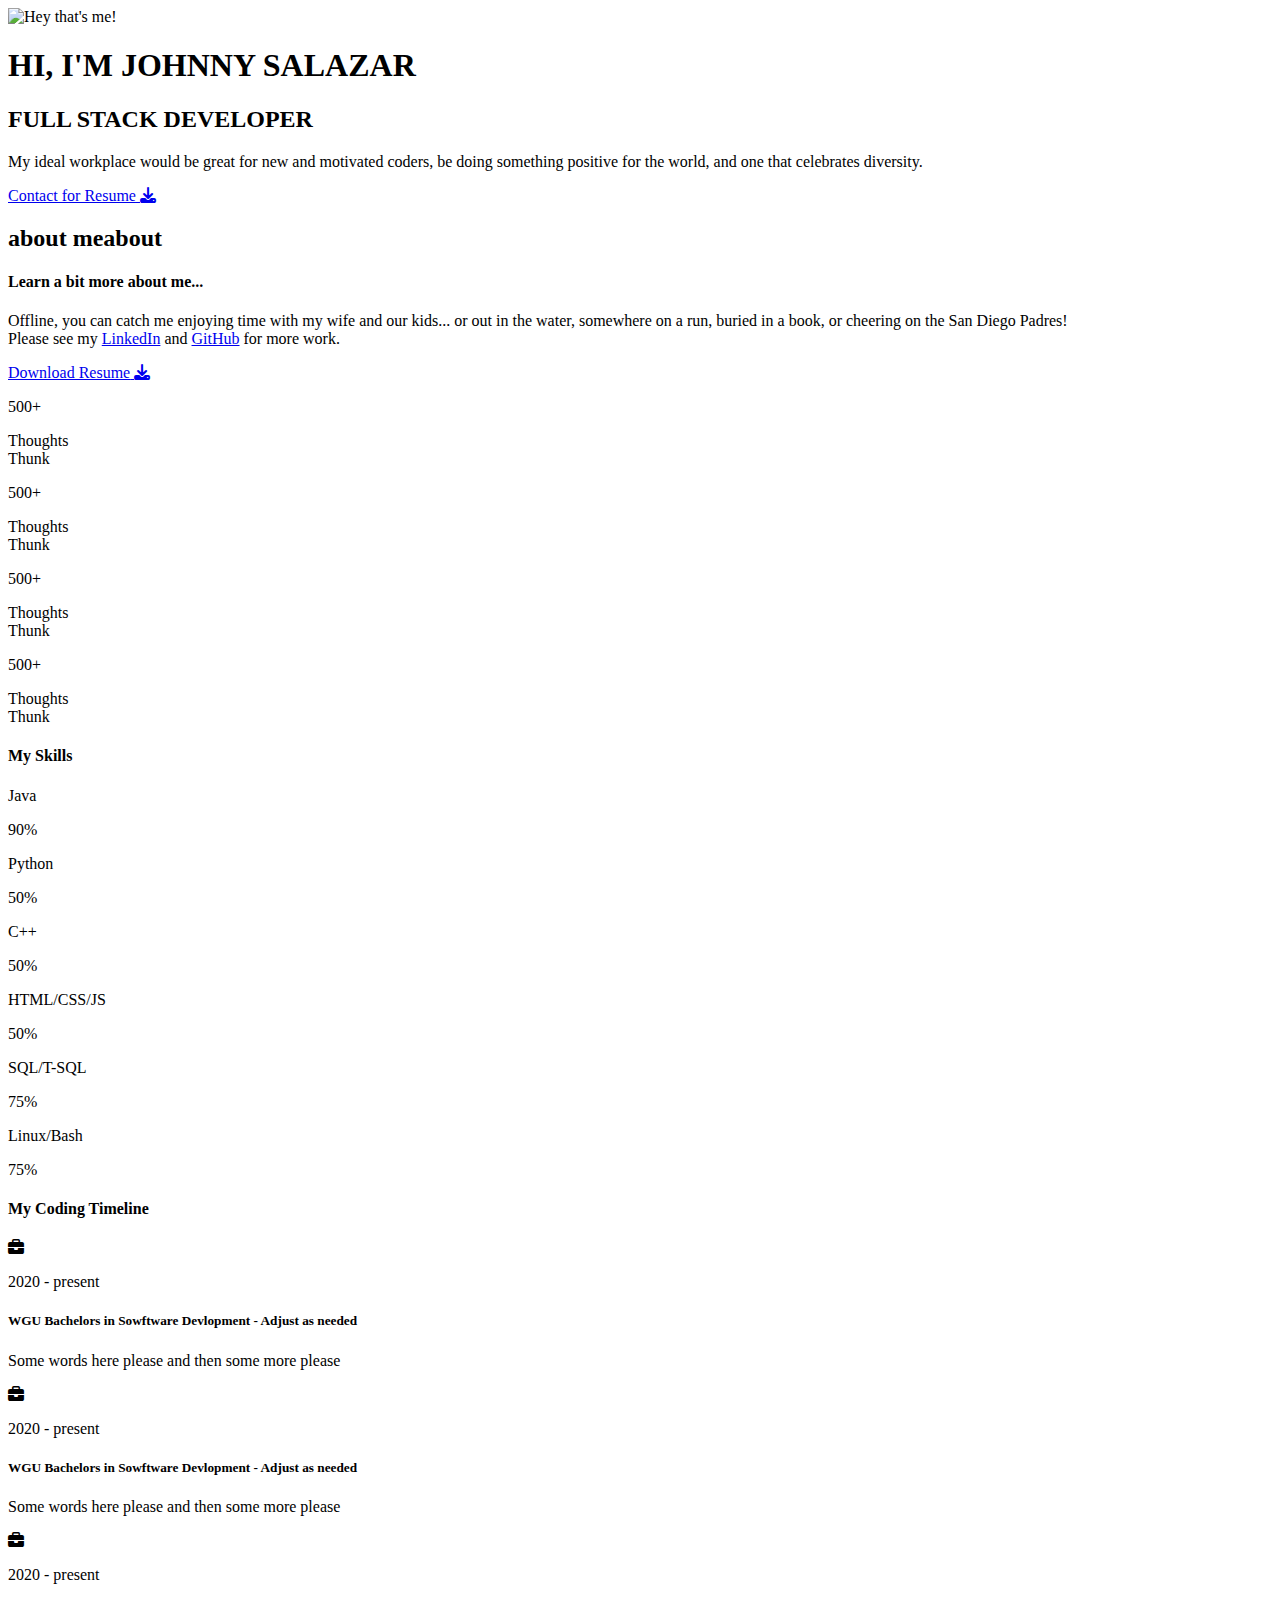
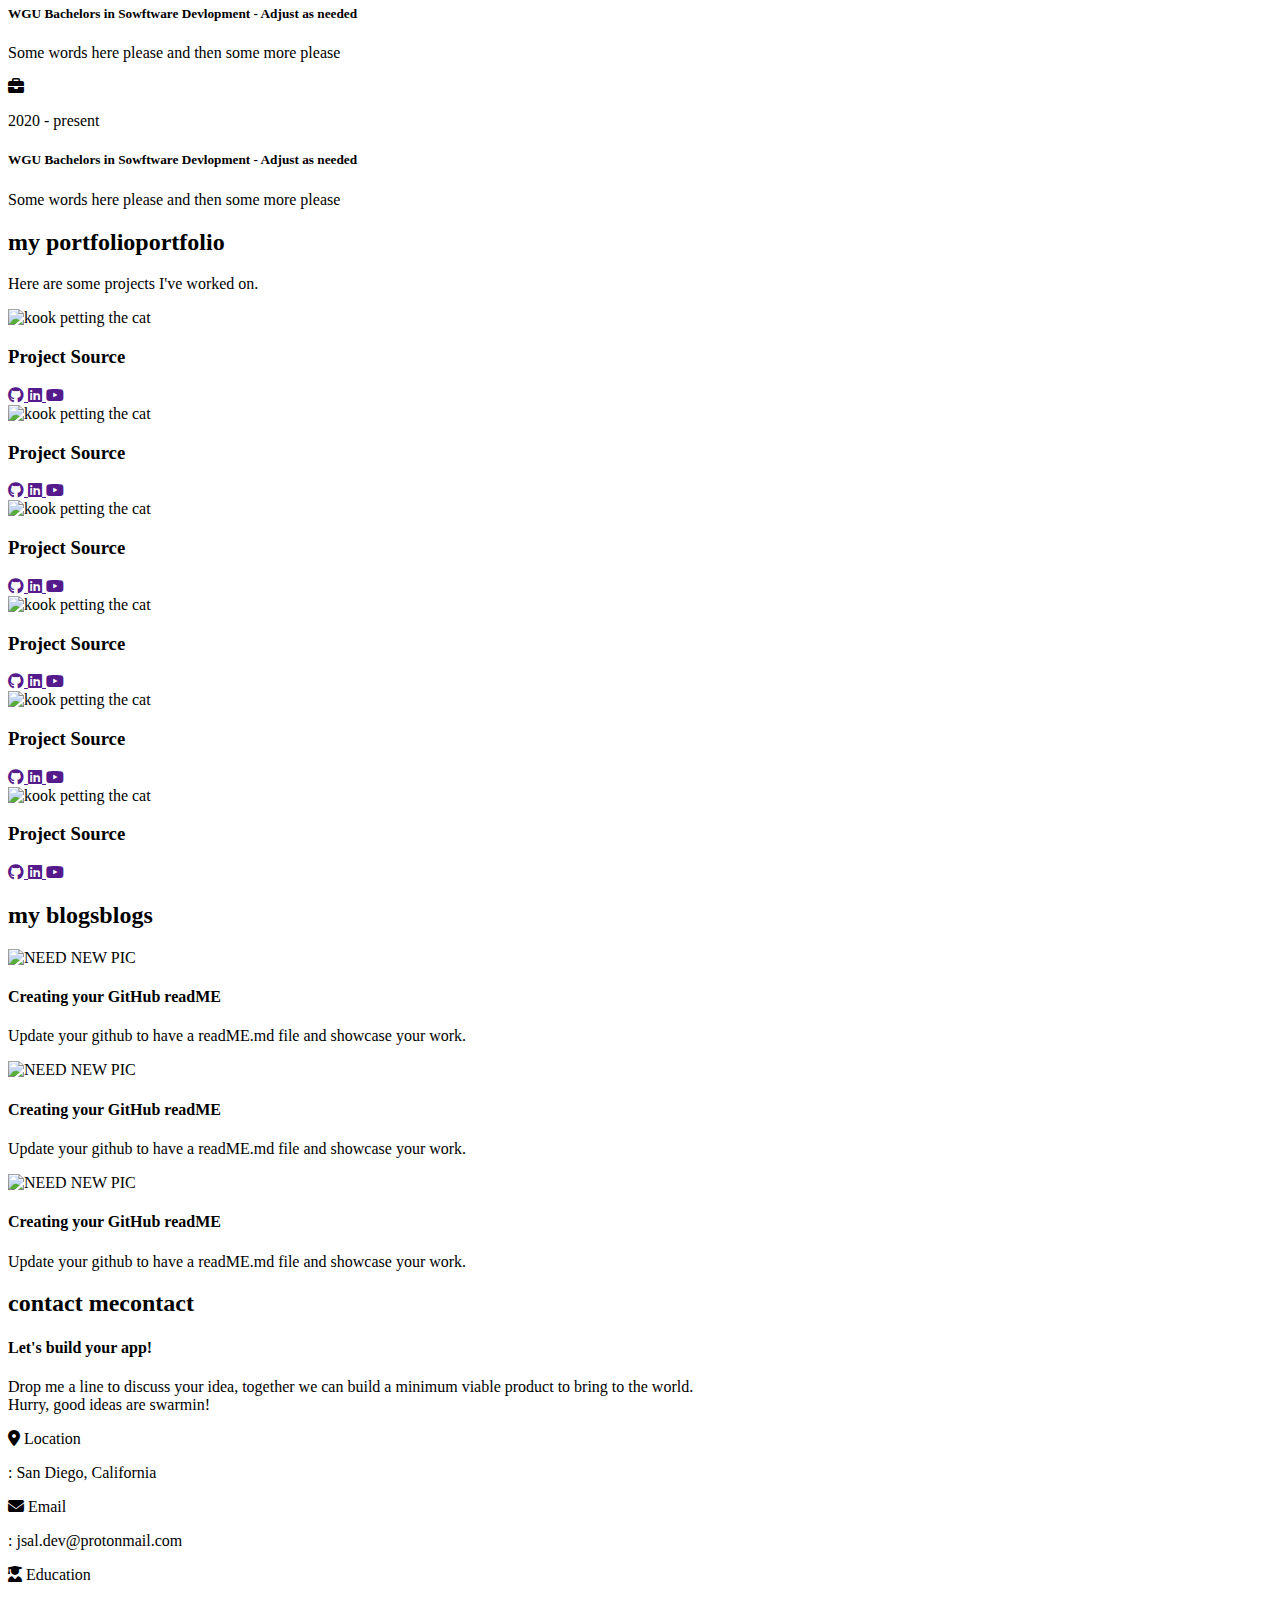
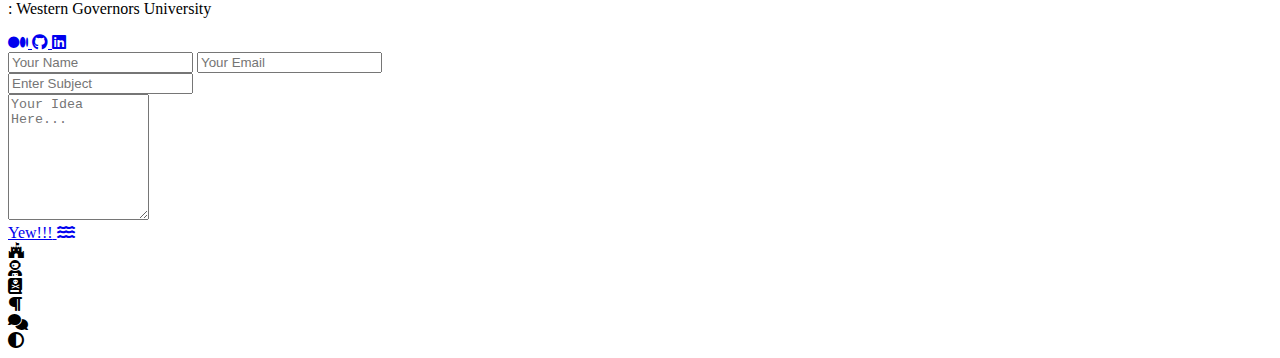
==== index.html @ 8d0dfd30 "Add files via upload" ====
<!DOCTYPE html>
<html lang="en">
<head>
    <meta charset="UTF-8">
    <meta http-equiv="X-UA-Compatible" content="IE=edge">
    <meta name="viewport" content="width=device-width, initial-scale=1.0">
    <title>distrAction</title>
    <link rel="preconnect" href="https://fonts.googleapis.com">
    <link rel="preconnect" href="https://fonts.gstatic.com" crossorigin>
    <link rel="stylesheet" href="https://cdnjs.cloudflare.com/ajax/libs/font-awesome/6.2.1/css/all.min.css">
    <link href="https://fonts.googleapis.com/css2?family=Poppins&display=swap" rel="stylesheet">
    <link rel="stylesheet" href="styles/styles.css"
</head>
<body class="main-content">
    <header class="container header active" id="home">
        <div class="header-content">
            <div class="left-header">
                <div class="h-shape"></div>
                <div class="image">
                    <img src="img/meach.jpeg" alt="Hey that's me!">
                </div>
            </div>
            <div class="right-header">
                <h1 class="name">
                    HI, I'M <span>JOHNNY SALAZAR</span>
                </h1>
                <h2>
                    FULL STACK DEVELOPER
                </h2>
                <p>             
                    My ideal workplace would be great for new and motivated coders, be doing something positive for the world, and one that celebrates diversity.
                </p>
                <div class="btn-con">
                    <a href="updates.html" class="main-btn">
                        <span class="btn-text">Contact for Resume</span>
                        <span class="btn-icon"><i class="fas fa-download"></i></span>
                    </a>
                </div>
            </div>
        </div>
    </header>
    <main>
        <section class="container about" id="about">
            <div class="main-title">
                <h2>about <span>me</span><span class="bg-text">about</span></h2>
            </div>
            <div class="about-container">
                <div class="left-about">
                    <h4>Learn a <span>bit</span> more about me...</h4>
                    <p>                    
                        Offline, you can catch me enjoying time with my wife and our kids... or out in the water, somewhere on a run, buried in a book, or cheering on the San Diego Padres!
                        <br>Please see my <a href="http://www.linkedin.com/in/jsal-dev" target="_blank">LinkedIn</a> and <a href="http://www.github.com/icodeunot" target="_blank">GitHub</a> for more work.    
                    </p>
                    <div class="btn-con">
                        <a href="updates.html" class="main-btn" target="_blank">
                            <span class="btn-text">Download Resume</span>
                            <span class="btn-icon"><i class="fas fa-download"></i></span>
                        </a>
                    </div>
                </div>
                <div class="right-about">
                    <div class="about-item">
                        <div class="abt-text">
                            <p class="large-text">500+</p>
                            <p class="small-text">Thoughts <br /> Thunk</p>
                        </div>
                    </div>
                    <div class="about-item">
                        <div class="abt-text">
                            <p class="large-text">500+</p>
                            <p class="small-text">Thoughts <br /> Thunk</p>
                        </div>
                    </div>
                    <div class="about-item">
                        <div class="abt-text">
                            <p class="large-text">500+</p>
                            <p class="small-text">Thoughts <br /> Thunk</p>
                        </div>
                    </div>
                    <div class="about-item">
                        <div class="abt-text">
                            <p class="large-text">500+</p>
                            <p class="small-text">Thoughts <br /> Thunk</p>
                        </div>
                    </div>
                </div>
            </div>
            <div class="about-stats">
                <h4 class="stat-title">My Skills</h4>
                <div class="progress-bars">
                    <div class="progress-bar">
                        <p class="prog-title">Java</p>
                        <div class="progress-con">
                            <p class="progtext">90%</p>
                            <div class="progress">
                                <span class="java"></span>
                            </div>
                        </div>
                    </div>
                    <div class="progress-bar">
                        <p class="prog-title">Python</p>
                        <div class="progress-con">
                            <p class="progtext">50%</p>
                            <div class="progress">
                                <span class="python"></span>
                            </div>
                        </div>
                    </div>
                    <div class="progress-bar">
                        <p class="prog-title">C++</p>
                        <div class="progress-con">
                            <p class="progtext">50%</p>
                            <div class="progress">
                                <span class="cpp"></span>
                            </div>
                        </div>
                    </div>
                    <div class="progress-bar">
                        <p class="prog-title">HTML/CSS/JS</p>
                        <div class="progress-con">
                            <p class="progtext">50%</p>
                            <div class="progress">
                                <span class="front-end"></span>
                            </div>
                        </div>
                    </div>
                    <div class="progress-bar">
                        <p class="prog-title">SQL/T-SQL</p>
                        <div class="progress-con">
                            <p class="progtext">75%</p>
                            <div class="progress">
                                <span class="sql"></span>
                            </div>
                        </div>
                    </div>
                    <div class="progress-bar">
                        <p class="prog-title">Linux/Bash</p>
                        <div class="progress-con">
                            <p class="progtext">75%</p>
                            <div class="progress">
                                <span class="bash"></span>
                            </div>
                        </div>
                    </div>
                </div>
            </div>
            <h4 class="stat-title">My Coding Timeline</h4>
            <div class="timeline">
                <div class="timeline-item">
                    <div class="tl-icon">
                        <i class="fas fa-briefcase"></i>
                    </div>
                    <p class="tl-duration">2020 - present</p>
                    <h5>WGU Bachelors in Sowftware Devlopment<span> - Adjust as needed</span></h5>
                    <p>
                        Some words here please and then some more please
                    </p>
                </div>
                <div class="timeline-item">
                    <div class="tl-icon">
                        <i class="fas fa-briefcase"></i>
                    </div>
                    <p class="tl-duration">2020 - present</p>
                    <h5>WGU Bachelors in Sowftware Devlopment<span> - Adjust as needed</span></h5>
                    <p>
                        Some words here please and then some more please
                    </p>
                </div>
                <div class="timeline-item">
                    <div class="tl-icon">
                        <i class="fas fa-briefcase"></i>
                    </div>
                    <p class="tl-duration">2020 - present</p>
                    <h5>WGU Bachelors in Sowftware Devlopment<span> - Adjust as needed</span></h5>
                    <p>
                        Some words here please and then some more please
                    </p>
                </div>
                <div class="timeline-item">
                    <div class="tl-icon">
                        <i class="fas fa-briefcase"></i>
                    </div>
                    <p class="tl-duration">2020 - present</p>
                    <h5>WGU Bachelors in Sowftware Devlopment<span> - Adjust as needed</span></h5>
                    <p>
                        Some words here please and then some more please
                    </p>
                </div>
            </div>
        </section>
        <section class="container" id="portfolio">
            <div class="main-title">
                <h2>my <span>portfolio</span><span class="bg-text">portfolio</span></h2>
            </div>
            <p class="port-text">
                Here are some projects I've worked on.
            </p>
            <div class="portfolios">
                <div class="portfolio-item">
                    <div class="image">
                        <img src="img/surfing.jpeg" alt="kook petting the cat">
                    </div>
                    <div class="hover-items">
                        <h3>Project Source</h3>
                        <div class="icons">
                            <a href="" class="icon" target="_blank">
                                <i class="fab fa-github"></i>
                            </a>
                            <a href="" class="icon" target="_blank">
                                <i class="fab fa-linkedin"></i>
                            </a>
                            <a href="" class="icon" target="_blank">
                                <i class="fab fa-youtube"></i>
                            </a>
                        </div>
                    </div>
                </div>
                <div class="portfolio-item">
                    <div class="image">
                        <img src="img/surfing.jpeg" alt="kook petting the cat">
                    </div>
                    <div class="hover-items">
                        <h3>Project Source</h3>
                        <div class="icons">
                            <a href="" class="icon" target="_blank">
                                <i class="fab fa-github"></i>
                            </a>
                            <a href="" class="icon" target="_blank">
                                <i class="fab fa-linkedin"></i>
                            </a>
                            <a href="" class="icon" target="_blank">
                                <i class="fab fa-youtube"></i>
                            </a>
                        </div>
                    </div>
                </div>
                <div class="portfolio-item">
                    <div class="image">
                        <img src="img/surfing.jpeg" alt="kook petting the cat">
                    </div>
                    <div class="hover-items">
                        <h3>Project Source</h3>
                        <div class="icons">
                            <a href="" class="icon" target="_blank">
                                <i class="fab fa-github"></i>
                            </a>
                            <a href="" class="icon" target="_blank">
                                <i class="fab fa-linkedin"></i>
                            </a>
                            <a href="" class="icon" target="_blank">
                                <i class="fab fa-youtube"></i>
                            </a>
                        </div>
                    </div>
                </div>
                <div class="portfolio-item">
                    <div class="image">
                        <img src="img/surfs_up.jpg" alt="kook petting the cat">
                    </div>
                    <div class="hover-items">
                        <h3>Project Source</h3>
                        <div class="icons">
                            <a href="" class="icon" target="_blank">
                                <i class="fab fa-github"></i>
                            </a>
                            <a href="" class="icon" target="_blank">
                                <i class="fab fa-linkedin"></i>
                            </a>
                            <a href="" class="icon" target="_blank">
                                <i class="fab fa-youtube"></i>
                            </a>
                        </div>
                    </div>
                </div>
                <div class="portfolio-item">
                    <div class="image">
                        <img src="img/surfs_up.jpg" alt="kook petting the cat">
                    </div>
                    <div class="hover-items">
                        <h3>Project Source</h3>
                        <div class="icons">
                            <a href="" class="icon" target="_blank">
                                <i class="fab fa-github"></i>
                            </a>
                            <a href="" class="icon" target="_blank">
                                <i class="fab fa-linkedin"></i>
                            </a>
                            <a href="" class="icon" target="_blank">
                                <i class="fab fa-youtube"></i>
                            </a>
                        </div>
                    </div>
                </div>
                <div class="portfolio-item">
                    <div class="image">
                        <img src="img/surfs_up.jpg" alt="kook petting the cat">
                    </div>
                    <div class="hover-items">
                        <h3>Project Source</h3>
                        <div class="icons">
                            <a href="" class="icon" target="_blank">
                                <i class="fab fa-github"></i>
                            </a>
                            <a href="" class="icon" target="_blank">
                                <i class="fab fa-linkedin"></i>
                            </a>
                            <a href="" class="icon" target="_blank">
                                <i class="fab fa-youtube"></i>
                            </a>
                        </div>
                    </div>
                </div>
            </div>
        </section>
        <section class="container" id="blogs">
            <div class="blogs-content">
                <div class="main-title">
                    <h2>my <span>blogs</span><span class="bg-text">blogs</span></h2>
                </div>
                <div class="blogs">
                    <div class="blog">
                        <img src="img/surfing.jpeg" alt="NEED NEW PIC">
                        <div class="blog-text">
                            <h4>
                                Creating your GitHub readME
                            </h4>
                            <p>
                                Update your github to have a readME.md file and showcase your work.
                            </p>
                        </div>
                    </div>
                    <div class="blog">
                        <img src="img/surfing.jpeg" alt="NEED NEW PIC">
                        <div class="blog-text">
                            <h4>
                                Creating your GitHub readME
                            </h4>
                            <p>
                                Update your github to have a readME.md file and showcase your work.
                            </p>
                        </div>
                    </div>
                    <div class="blog">
                        <img src="img/surfing.jpeg" alt="NEED NEW PIC">
                        <div class="blog-text">
                            <h4>
                                Creating your GitHub readME
                            </h4>
                            <p>
                                Update your github to have a readME.md file and showcase your work.
                            </p>
                        </div>
                    </div>
                </div>
            </div>
        </section>
        <section class="container contact" id="contact">
            <div class="contact-container">
                <div class="main-title">
                    <h2>contact <span>me</span><span class="bg-text">contact</span></h2>
                </div>
                <div class="contact-content-con">
                    <div class="left-contact">
                        <h4>Let's build your app!</h4>
                        <p>
                            Drop me a line to discuss your idea, together we can build a minimum viable product to bring to the world. 
                            <br> Hurry, good ideas are swarmin!
                        </p>
                        <div class="contact-info">
                            <div class="contact-item">
                                <div class="icon">
                                    <i class="fas fa-map-marker-alt"></i>
                                    Location
                                </div>
                                <p>
                                    : San Diego, California
                                </p>
                            </div>
                            <div class="contact-item">
                                <div class="icon">
                                    <i class="fas fa-envelope"></i>
                                    Email
                                </div>
                                <p>
                                    : jsal.dev@protonmail.com
                                </p>
                            </div>
                            <div class="contact-item">
                                <div class="icon">
                                    <i class="fas fa-user-graduate"></i>
                                    Education
                                </div>
                                <p>
                                    : Western Governors University
                                </p>
                            </div>
                        </div>
                        <div class="contact-icons">
                            <div class="contact-icon">
                                <a href="updates.html" target="_blank">
                                   <i class="fab fa-medium"></i>
                                </a>
                                <a href="https://www.github.com/icodeunot" target="_blank">
                                    <i class="fab fa-github"></i>
                                </a>
                                <a href="https://www.linkedin.com/in/jsal-dev" target="_blank">
                                    <i class="fab fa-linkedin"></i>
                                </a>
                            </div>
                        </div>
                    </div>
                    <div class="right-contact">
                        <form action="updates.html" class="contact-form">
                            <div class="input-control i-c-2">
                                <input type="text" required placeholder="Your Name">
                                <input type="email" required placeholder="Your Email">
                            </div>
                            <div class="input-control">
                                <input type="text" required placeholder="Enter Subject">
                            </div>
                            <div class="input-control">
                                <textarea name="" id="" cols="15" rows="8" placeholder="Your Idea Here..."></textarea>
                            </div>
                            <div class="submit-btn">
                                <a href="updates.html" class="main-btn">
                                    <span class="btn-text">Yew!!!</span>
                                    <span class="btn-icon"><i class="fas fa-water"></i></span>
                                </a>   
                            </div>
                        </form>
                    </div>
                </div>
            </div>
        </section>
    </main>

    <div class="controls">
        <div class="control active-btn" data-id="home">
            <i class="fa-brands fa-fort-awesome"></i>
        </div>
        <div class="control" data-id="about">
            <i class="fa-solid fa-user-astronaut"></i>
        </div>
        <div class="control" data-id="portfolio">
            <i class="fa-solid fa-book-skull"></i>
        </div>
        <div class="control" data-id="blogs">
            <i class="fa-solid fa-paragraph"></i>
        </div>
        <div class="control" data-id="contact">
            <i class="fa-solid fa-comments"></i>
        </div>
    </div>
    <div class="theme-btn">
        <i class="fas fa-adjust"></i>
    </div>
    <script src="app.js"></script>
</body>
</html>
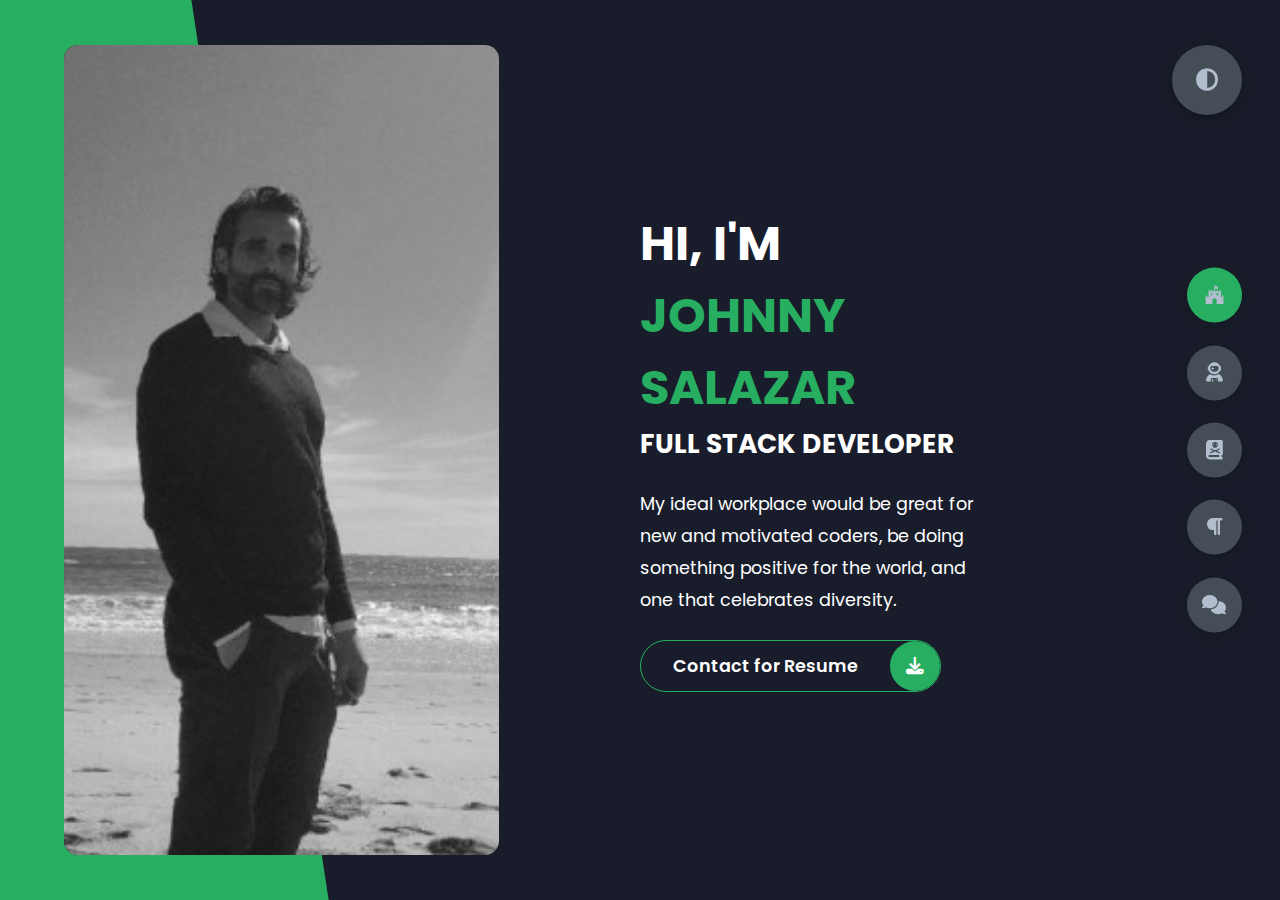
==== commit fc5720e7: "updating with a mailto for the resume." ====
--- a/index.html
+++ b/index.html
@@ -31,7 +31,7 @@
                     My ideal workplace would be great for new and motivated coders, be doing something positive for the world, and one that celebrates diversity.
                 </p>
                 <div class="btn-con">
-                    <a href="updates.html" class="main-btn">
+                    <a href="mailto:jsal.dev@protonmail.com" class="main-btn">
                         <span class="btn-text">Contact for Resume</span>
                         <span class="btn-icon"><i class="fas fa-download"></i></span>
                     </a>
--- a/styles/styles.css
+++ b/styles/styles.css
@@ -0,0 +1,1050 @@
+* {
+  margin: 0;
+  padding: 0;
+  box-sizing: border-box;
+  list-style: none;
+}
+
+:root {
+  --color-primary: #191d2b;
+  --color-secondary: #27AE60;
+  --color-white: #FFFFFF;
+  --color-black: #000;
+  --color-grey-0: #f8f8f8;
+  --color-grey-1: #dbe1e8;
+  --color-grey-2: #b2becd;
+  --color-grey-3: #6c7983;
+  --color-grey-4: #454e56;
+  --color-grey-5: #2a2e35;
+  --color-grey-6: #12181b;
+  --br-sm-2: 14px;
+  --box-shadow-1: 0 3px 15px rgba(0,0,0,.2);
+}
+
+.light-mode {
+  --color-primary: #FFFFFF;
+  --color-secondary: #F56692;
+  --color-white: #454e56;
+  --color-black: #000;
+  --color-grey-0: #f8f8f8;
+  --color-grey-1: #6c7983;
+  --color-grey-2: #6c7983;
+  --color-grey-3: #6c7983;
+  --color-grey-4: #454e56;
+  --color-grey-5: #f8f8f8;
+  --color-grey-6: #12181b;
+}
+
+body {
+  background-color: var(--color-primary);
+  font-family: "Poppins", sans-serif;
+  font-size: 1.1rem;
+  color: var(--color-white);
+  transition: all 0.4s ease-in-out;
+}
+
+a {
+  display: inline-block;
+  text-decoration: none;
+  color: var(--color-secondary);
+  font-family: inherit;
+}
+
+header {
+  min-height: 100vh;
+  color: var(--color-white);
+  overflow: hidden;
+  padding: 0 !important;
+}
+
+section {
+  min-height: 100vh;
+  width: 100%;
+  position: absolute;
+  left: 0;
+  top: 0;
+  padding: 3rem 18rem;
+}
+
+.container {
+  display: none;
+  transform: translateY(-100%) scale(0);
+  transition: all 0.4s ease-in-out;
+  background-color: var(--color-primary);
+}
+
+.active {
+  display: block;
+  animation: appear 0.5s ease-out;
+  transform: translateY(0) scaleY(1);
+}
+
+@keyframes appear {
+  0% {
+    transform: translateY(-100%) scaleY(0);
+  }
+  100% {
+    transform: translateY(0) scaleY(1);
+  }
+}
+/*Navigation*/
+.controls {
+  position: fixed;
+  z-index: 10;
+  top: 50%;
+  right: 3%;
+  display: flex;
+  flex-direction: column;
+  align-items: center;
+  justify-content: center;
+  transform: translateY(-50%);
+}
+
+.controls .control {
+  padding: 1rem;
+  cursor: pointer;
+  background-color: var(--color-grey-4);
+  width: 55px;
+  height: 55px;
+  border-radius: 50%;
+  display: flex;
+  justify-content: center;
+  align-items: center;
+  margin: 0.7rem 0;
+  box-shadow: var(--box-shadow-1);
+}
+
+.controls .control i {
+  padding: 1rem;
+  font-size: 1.2rem;
+  color: var(--color-grey-2);
+  pointer-events: none;
+}
+
+.controls .active-btn {
+  background-color: var(--color-secondary);
+  transition: all 0.4s ease-in-out;
+}
+
+.controls .activebtn i {
+  color: var(--color-white);
+}
+
+.updateButton {
+  background-color: var(--color-secondary);
+  color: var(--color-white);
+  border-radius: 50%;
+  padding: 1rem;
+}
+
+.updateButton:hover {
+  background-color: var(--color-white);
+  color: var(--color-secondary);
+  border-radius: 50%;
+  padding: 1rem;
+}
+
+/*Color Theme*/
+.theme-btn {
+  top: 5%;
+  right: 3%;
+  width: 70px;
+  height: 70px;
+  border-radius: 50%;
+  background-color: var(--color-grey-4);
+  cursor: pointer;
+  position: fixed;
+  display: flex;
+  justify-content: center;
+  align-items: center;
+  box-shadow: 0 3px 15px rgba(0, 0, 0, 0.3);
+  transition: all 0.1s ease-in-out;
+}
+
+.theme-btn:active {
+  transform: translateY(-3px);
+}
+
+.theme-btn i {
+  font-size: 1.4rem;
+  color: var(--color-grey-2);
+  pointer-events: none;
+}
+
+/*Header-Content*/
+.header-content {
+  display: grid;
+  grid-template-columns: repeat(2, 1fr);
+  min-height: 100vh;
+}
+
+.header-content .left-header {
+  display: flex;
+  align-items: center;
+  position: relative;
+}
+
+.header-content .left-header .h-shape {
+  transition: all 0.4s ease-in-out;
+  width: 65%;
+  height: 100%;
+  background-color: var(--color-secondary);
+  position: absolute;
+  left: 0;
+  top: 0;
+  z-index: -1;
+  -webkit-clip-path: polygon(0 0, 46% 0, 79% 100%, 0% 100%);
+          clip-path: polygon(0 0, 46% 0, 79% 100%, 0% 100%);
+}
+
+.header-content .left-header .image {
+  border-radius: var(--br-sm-2);
+  height: 90%;
+  width: 68%;
+  margin-left: 4rem;
+  background-color: var(--color-black);
+  transition: all 0.4s ease-in-out;
+}
+
+.header-content .left-header .image img {
+  border-radius: var(--br-sm-2);
+  width: 100%;
+  height: 100%;
+  -o-object-fit: cover;
+     object-fit: cover;
+  transition: all 0.4s ease-in-out;
+  filter: grayscale(100%);
+}
+
+.header-content .left-header .image img:hover {
+  border-radius: var(--br-sm-2);
+  filter: grayscale(0);
+}
+
+.header-content .right-header {
+  display: flex;
+  flex-direction: column;
+  justify-content: center;
+  padding-right: 18rem;
+}
+
+.header-content .right-header .name {
+  font-size: 3rem;
+}
+
+.header-content .right-header .name span {
+  color: var(--color-secondary);
+}
+
+.header-content .right-header p {
+  margin: 1.5rem 0;
+  line-height: 2rem;
+}
+
+/*About*/
+.about-container {
+  display: grid;
+  grid-template-columns: repeat(2, 1fr);
+  padding-top: 3.5rem;
+  padding-bottom: 5rem;
+}
+
+.about-container .right-about {
+  display: grid;
+  grid-template-columns: repeat(2, 1fr);
+  grid-gap: 2rem;
+}
+
+.about-container .right-about .about-item {
+  border: 1px solid var(--color-grey-5);
+  border-radius: 5px;
+  transition: all 0.4s ease-in-out;
+  box-shadow: 1px 2px 15px rgba(0, 0, 0, 0.1);
+}
+
+.about-container .right-about .about-item:hover {
+  cursor: default;
+  transform: translateY(-5px);
+  border: 1px solid var(--color-secondary);
+  box-shadow: 1px 4px 15px rgba(0, 0, 0, 0.32);
+}
+
+.about-container .right-about .about-item .abt-text {
+  padding: 1.5rem;
+  display: flex;
+  flex-direction: column;
+}
+
+.about-container .right-about .about-item .abt-text .large-text {
+  font-size: 3rem;
+  font-weight: 700;
+  color: var(--color-secondary);
+}
+
+.about-container .right-about .about-item .abt-text .small-text {
+  padding-left: 3rem;
+  position: relative;
+  text-transform: uppercase;
+  font-size: 1.2rem;
+  color: var(--color-grey-1);
+  letter-spacing: 2px;
+}
+
+.about-container .right-about .about-item .abt-text .small-text::before {
+  content: "";
+  position: absolute;
+  left: 0;
+  top: 15px;
+  width: 2rem;
+  height: 2px;
+  background-color: var(--color-grey-5);
+}
+
+.about-container .left-about {
+  padding-right: 5rem;
+}
+
+.about-container .left-about p {
+  line-height: 2rem;
+  padding: 1rem;
+  color: var(--color-grey-1);
+}
+
+.about-container .left-about h4 {
+  font-size: 2rem;
+  text-transform: uppercase;
+}
+
+.about-container .left-about h4 span {
+  color: var(--color-secondary);
+  text-transform: lowercase;
+  font-family: "Lucida Sans", "Lucida Sans Regular", "Lucida Grande", "Lucida Sans Unicode", Geneva, Verdana, sans-serif;
+}
+
+.about-stats {
+  padding-bottom: 4rem;
+}
+
+.about-stats .progress-bars {
+  display: grid;
+  grid-template-columns: repeat(2, 1fr);
+  grid-gap: 2rem;
+}
+
+.about-stats .progress-bars .progress-bar {
+  display: flex;
+  flex-direction: column;
+}
+
+.about-stats .progress-bars .progress-bar .prog-title {
+  text-transform: uppercase;
+  font-weight: 500;
+}
+
+.about-stats .progress-bars .progress-bar .progress-con {
+  display: flex;
+  align-items: center;
+}
+
+.about-stats .progress-bars .progress-bar .progress-con .prog-text {
+  color: var(--color-grey-2);
+}
+
+.about-stats .progress-bars .progress-bar .progress-con .progress {
+  width: 100%;
+  height: 0.45rem;
+  background-color: var(--color-grey-4);
+  margin-left: 1rem;
+  position: relative;
+}
+
+.about-stats .progress-bars .progress-bar .progress-con .progress span {
+  position: absolute;
+  top: 0;
+  left: 0;
+  height: 100%;
+  background-color: var(--color-secondary);
+  transition: all 0.4s ease-in-out;
+  width: 60%;
+}
+
+.about-stats .progress-bars .progress-bar .progress-con .progress .java {
+  width: 90%;
+}
+
+.about-stats .progress-bars .progress-bar .progress-con .progress .python {
+  width: 50%;
+}
+
+.about-stats .progress-bars .progress-bar .progress-con .progress .cpp {
+  width: 50%;
+}
+
+.about-stats .progress-bars .progress-bar .progress-con .progress .front-end {
+  width: 50%;
+}
+
+.about-stats .progress-bars .progress-bar .progress-con .progress .sql {
+  width: 75%;
+}
+
+.about-stats .progress-bars .progress-bar .progress-con .progress .bash {
+  width: 75%;
+}
+
+.stat-title {
+  text-transform: uppercase;
+  font-size: 1.4rem;
+  text-align: center;
+  padding: 3.5rem 0;
+  position: relative;
+}
+
+.stat-title::before {
+  content: "";
+  position: absolute;
+  left: 50%;
+  top: 0%;
+  width: 40%;
+  height: 1px;
+  background-color: var(--color-grey-5);
+  transform: translateX(-50%);
+}
+
+/*TimeLine*/
+.timeline {
+  display: grid;
+  grid-template-columns: repeat(2, 1fr);
+  grid-gap: 2rem;
+  padding-bottom: 3rem;
+}
+
+.timeline .timeline-item {
+  position: relative;
+  padding-left: 3rem;
+  border-left: 1px solid var(--color-grey-5);
+}
+
+.timeline .timeline-item .tl-icon {
+  position: absolute;
+  left: -27px;
+  top: 0;
+  background-color: var(--color-secondary);
+  width: 50px;
+  height: 50px;
+  border-radius: 50%;
+  display: flex;
+  align-items: center;
+  justify-content: center;
+}
+
+.timeline .timeline-item i {
+  font-size: 1.3rem;
+}
+
+.timeline .timeline-item .tl-duration {
+  padding: 0.2rem 0.6rem;
+  background-color: var(--color-grey-5);
+  border-radius: 15px;
+  display: inline-block;
+  font-size: 0.8rem;
+  text-transform: uppercase;
+  font-weight: 500;
+}
+
+.timeline .timeline-item h5 {
+  padding: 1rem 0;
+  text-transform: uppercase;
+  font-size: 1.3rem;
+  font-weight: 600;
+}
+
+.timeline .timeline-item h5 span {
+  color: var(--color-grey-2);
+  font-weight: 500;
+  font-size: 1rem;
+}
+
+.timeline .timeline-item p {
+  color: var(--color-grey-2);
+}
+
+/*Portfolios*/
+.port-text {
+  padding: 2rem 0;
+  text-align: center;
+}
+
+.portfolios {
+  display: grid;
+  grid-template-columns: repeat(3, 1fr);
+  grid-gap: 2rem;
+  margin-top: 3rem;
+}
+
+.portfolios .portfolio-item {
+  position: relative;
+  border-radius: 15px;
+}
+
+.portfolios .portfolio-item img {
+  width: 100%;
+  height: 200px;
+  -o-object-fit: cover;
+     object-fit: cover;
+  border-radius: 15px;
+}
+
+.portfolios .portfolio-item .hover-items {
+  width: 100%;
+  height: 100%;
+  background-color: var(--color-secondary);
+  position: absolute;
+  left: 0;
+  top: 0;
+  border-radius: 15px;
+  display: flex;
+  justify-content: center;
+  align-items: center;
+  flex-direction: column;
+  opacity: 0;
+  transform: scale(0);
+  transition: all 0.4s ease-in-out;
+}
+
+.portfolios .portfolio-item .hover-items h3 {
+  font-size: 1.5rem;
+  color: var(--color-white);
+  margin-bottom: 1.5rem;
+}
+
+.portfolios .portfolio-item .hover-items .icons {
+  display: flex;
+  justify-content: center;
+  align-items: center;
+}
+
+.portfolios .portfolio-item .hover-items .icons .icon {
+  background-color: var(--color-primary);
+  border-radius: 50%;
+  width: 50px;
+  height: 50px;
+  display: flex;
+  align-items: center;
+  justify-content: center;
+  margin: 0 1rem;
+  cursor: pointer;
+  transition: all 0.4s ease-in-out;
+}
+
+.portfolios .portfolio-item .hover-items .icons .icon i {
+  font-size: 1.5rem;
+  color: var(--color-white);
+  margin: 0 1rem;
+}
+
+.portfolios .portfolio-item .hover-items .icons .icon:hover {
+  background-color: var(--color-white);
+}
+
+.portfolios .portfolio-item .hover-items .icons .icon:hover i {
+  color: var(--color-primary);
+}
+
+.portfolio-item:hover .hover-items {
+  opacity: 1;
+  transform: scale(1);
+}
+
+/*Blogs*/
+.blogs {
+  display: grid;
+  grid-template-columns: repeat(3, 1fr);
+  grid-gap: 2rem;
+  margin-top: 3rem;
+}
+
+.blogs .blog {
+  position: relative;
+  background-color: var(--color-grey-5);
+  border-radius: 5px;
+  box-shadow: 1px 1px 20px rgba(0, 0, 0, 0.1);
+  transition: all 0.4s ease-in-out;
+}
+
+.blogs .blog:hover {
+  box-shadow: 1px 1px 20px rgba(0, 0, 0, 0.3);
+  transform: translateY(-5px);
+  transition: all 0.4s ease-in-out;
+}
+
+.blogs .blog:hover img {
+  filter: grayscale(0);
+  transform: scale(1.1);
+  box-shadow: 1px 4px 15px rgba(0, 0, 0, 0.8);
+}
+
+.blogs .blog img {
+  width: 100%;
+  height: 300px;
+  -o-object-fit: cover;
+     object-fit: cover;
+  border-top-left-radius: 5px;
+  border-top-right-radius: 5px;
+  filter: grayscale(100%);
+  transition: all 0.4s ease-in-out;
+}
+
+.blogs .blog .blog-text {
+  margin-top: -7px;
+  padding: 1.1rem;
+  border-top: 8px solid var(--color-secondary);
+}
+
+.blogs .blog .blog-text h4 {
+  font-size: 1.5rem;
+  margin-bottom: 0.7rem;
+  transition: all 0.4s ease-in-out;
+  cursor: pointer;
+}
+
+.blogs .blog .blog-text h4:hover {
+  color: var(--color-secondary);
+}
+
+.blogs .blog .blog-text p {
+  color: var(--color-grey-2);
+  line-height: 2rem;
+  padding-bottom: 1rem;
+}
+
+/*Contact*/
+.contact-content-con {
+  display: flex;
+  padding-top: 3.5rem;
+}
+
+.contact-content-con .left-contact {
+  flex: 2;
+}
+
+.contact-content-con .left-contact h4 {
+  margin-top: 1rem;
+  font-size: 2rem;
+  text-transform: uppercase;
+}
+
+.contact-content-con .left-contact p {
+  margin: 1rem 0;
+  line-height: 2rem;
+}
+
+.contact-content-con .left-contact .contact-info .contact-item {
+  display: flex;
+  align-items: center;
+  justify-content: space-between;
+}
+
+.contact-content-con .left-contact .contact-info .contact-item p {
+  margin: 0.3rem 0 !important;
+  padding: 0 !important;
+}
+
+.contact-content-con .left-contact .contact-info .contact-item .icon {
+  display: grid;
+  grid-template-columns: 40px 1fr;
+}
+
+.contact-content-con .left-contact .contact-info .contact-item .icon i {
+  display: flex;
+  align-items: center;
+  font-size: 1.3rem;
+}
+
+.contact-content-con .left-contact .contact-icon {
+  display: flex;
+  margin-top: 2rem;
+}
+
+.contact-content-con .left-contact .contact-icon a {
+  display: flex;
+  align-items: center;
+  color: var(--color-white);
+  background-color: var(--color-grey-5);
+  cursor: pointer;
+  justify-content: center;
+  width: 50px;
+  height: 50px;
+  border-radius: 50%;
+  margin: 0 0.4rem;
+  transition: all 0.4s ease-in-out;
+}
+
+.contact-content-con .left-contact .contact-icon a:hover {
+  background-color: var(--color-secondary);
+}
+
+.contact-content-con .left-contact .contact-icon a:hover i {
+  color: var(--color-primary);
+}
+
+.contact-content-con .left-contact .contact-icon a i {
+  display: flex;
+  align-items: center;
+  justify-content: center;
+  font-size: 1.3rem;
+}
+
+.contact-content-con .right-contact {
+  flex: 3;
+  margin-left: 3rem;
+}
+
+.contact-content-con .right-contact .input-control {
+  margin: 1.5rem 0;
+}
+
+.contact-content-con .right-contact .input-control input, .contact-content-con .right-contact .input-control textarea {
+  border-radius: 30px;
+  font-weight: inherit;
+  font-size: inherit;
+  font-family: inherit;
+  padding: 0.8rem 1.1rem;
+  outline: none;
+  border: none;
+  background-color: var(--color-grey-5);
+  width: 100%;
+  color: var(--color-white);
+  resize: none;
+}
+
+.contact-content-con .right-contact .i-c-2 {
+  display: flex;
+}
+
+.contact-content-con .right-contact .i-c-2 :last-child {
+  margin-left: 1.5rem;
+}
+
+.contact-content-con .right-contact .submit-btn {
+  display: flex;
+  justify-content: flex-start;
+}
+
+/*independent Components*/
+.btn-con {
+  display: flex;
+  align-self: flex-start;
+}
+
+.main-btn {
+  border-radius: 30px;
+  color: inherit;
+  font-weight: 600;
+  position: relative;
+  border: 1px solid var(--color-secondary);
+  display: flex;
+  align-self: flex-start;
+  display: flex;
+  align-items: center;
+  overflow: hidden;
+}
+
+.main-btn .btn-text {
+  padding: 0 2rem;
+}
+
+.main-btn .btn-icon {
+  background-color: var(--color-secondary);
+  display: flex;
+  align-items: center;
+  justify-content: center;
+  border-radius: 50%;
+  padding: 1rem;
+}
+
+.main-btn::before {
+  content: "";
+  position: absolute;
+  top: 0;
+  right: 0;
+  transform: translateX(100%);
+  transition: all 0.4s ease-in;
+  z-index: -1;
+}
+
+.main-btn:hover {
+  transition: all 0.4s ease-out;
+}
+
+.main-btn:hover::before {
+  width: 100%;
+  height: 100%;
+  background-color: var(--color-secondary);
+  transform: translateX(0);
+  transition: all 0.4s ease-out;
+}
+
+.main-title {
+  text-align: center;
+}
+
+.main-title h2 {
+  position: relative;
+  text-transform: uppercase;
+  font-size: 3rem;
+  font-weight: 900;
+}
+
+.main-title h2 span {
+  color: var(--color-secondary);
+}
+
+.main-title h2 .bg-text {
+  position: absolute;
+  top: 40%;
+  left: 50%;
+  color: var(--color-grey-5);
+  text-transform: lowercase;
+  transition: all 0.4s ease-in-out;
+  z-index: -1;
+  transform: translate(-50%, -50%);
+  font-weight: 700;
+  font-size: 7rem;
+}
+
+.about-container .left-about p {
+  padding-left: 0;
+}
+
+@media screen and (max-width: 600px) {
+  header {
+    padding: 0 !important;
+  }
+  .theme-btn {
+    width: 50px;
+    height: 50px;
+  }
+  .header-content {
+    grid-template-columns: repeat(1, 1fr);
+    padding-bottom: 6rem;
+  }
+  .left-header .h-shape {
+    display: none;
+  }
+  .right-header {
+    grid-row: 1;
+    padding-right: 0rem !important;
+    width: 90%;
+    margin: 0 auto;
+  }
+  .right-header .name {
+    font-size: 2.5rem !important;
+    text-align: center;
+    padding-top: 3rem;
+  }
+  .header-content .left-header .image {
+    margin: 0 auto;
+    width: 90%;
+  }
+  .controls {
+    top: auto;
+    bottom: 0;
+    flex-direction: row;
+    justify-content: center;
+    left: 50%;
+    transform: translateX(-50%);
+    width: 100%;
+    background-color: var(--color-grey-5);
+  }
+  .controls .control {
+    margin: 1rem 0.3rem;
+  }
+  .about-container {
+    grid-template-columns: repeat(1, 1fr);
+  }
+  .about-container .right-about {
+    grid-template-columns: repeat(1, 1fr);
+    padding-top: 2.5rem;
+  }
+  .about-container .left-about {
+    padding-right: 0;
+  }
+  .about-container .left-about p {
+    padding-left: 0;
+  }
+  .timeline {
+    grid-template-columns: repeat(1, 1fr);
+    padding-bottom: 6rem;
+  }
+  .container {
+    padding: 2rem 2.5rem !important;
+  }
+  .about-stats .progress-bars {
+    grid-template-columns: repeat(1, 1fr);
+  }
+  .portfolios {
+    grid-template-columns: repeat(1, 1fr);
+    padding-bottom: 6rem;
+    margin-top: 1rem;
+  }
+  .blogs {
+    grid-template-columns: repeat(1, 1fr);
+    padding-bottom: 6rem;
+  }
+  .contact-content-con {
+    flex-direction: column;
+  }
+  .contact-content-con .right-contact {
+    margin-left: 0;
+    margin-top: 2.5rem;
+  }
+  .contact-content-con .right-contact .i-c-2 {
+    flex-direction: column;
+  }
+  .contact-content-con .right-contact .i-c-2 :last-child {
+    margin-left: 0;
+    margin-top: 1.5rem;
+  }
+  .contact-content-con .right-contact {
+    margin-bottom: 6rem;
+  }
+  .contact-item {
+    flex-direction: column;
+    margin: 1rem 0;
+  }
+  .contact-item p {
+    font-size: 15px;
+    color: var(--color-grey-2);
+  }
+  .contact-item span {
+    font-size: 15px;
+  }
+  .contact-item .icon {
+    grid-template-columns: 25px 1fr;
+  }
+  .main-title h2 {
+    font-size: 2rem;
+  }
+  .main-title h2 span {
+    font-size: 2.3rem;
+  }
+  .main-title h2 .bg-text {
+    font-size: 2.3rem;
+  }
+}
+@media screen and (max-width: 1432px) {
+  .container {
+    padding: 7rem 11rem;
+  }
+  .contact-content-con {
+    flex-direction: column;
+  }
+  .contact-content-con .right-contact {
+    margin-left: 0;
+    margin-top: 2.5rem;
+  }
+  .contact-content-con .right-contact .i-c-2 {
+    flex-direction: column;
+  }
+  .contact-content-con .right-contact .i-c-2 :last-child {
+    margin-left: 0;
+    margin-top: 1.5rem;
+  }
+  .contact-content-con .right-contact {
+    margin-bottom: 6rem;
+  }
+  .main-title h2 .bg-text {
+    font-size: 5.5rem;
+  }
+}
+@media screen and (max-width: 1250px) {
+  .blogs {
+    grid-template-columns: repeat(2, 1fr);
+    margin-top: 6rem;
+  }
+  .portfolios {
+    grid-template-columns: repeat(2, 1fr);
+  }
+  .header-content .right-header {
+    padding-right: 9rem;
+  }
+}
+@media screen and (max-width: 660px) {
+  .blogs {
+    grid-template-columns: repeat(1, 1fr);
+  }
+  .portfolios {
+    grid-template-columns: repeat(1, 1fr);
+  }
+}
+@media screen and (max-width: 1070px) {
+  .about-container {
+    grid-template-columns: repeat(1, 1fr);
+  }
+  .about-container .right-about {
+    padding-top: 2.5rem;
+  }
+  .main-title h2 {
+    font-size: 4rem;
+  }
+  .main-title h2 span {
+    font-size: 4rem;
+  }
+  .main-title h2 .bg-text {
+    font-size: 4.5rem;
+  }
+}
+@media screen and (max-width: 970px) {
+  .container {
+    padding: 7rem 6rem;
+  }
+  .about-container .left-about {
+    padding-right: 0rem;
+  }
+  .header-content {
+    grid-template-columns: repeat(1, 1fr);
+    padding-bottom: 6rem;
+  }
+  .left-header .h-shape {
+    display: none;
+  }
+  .left-header .image {
+    width: 90% !important;
+    margin: 0 auto !important;
+  }
+  .right-header {
+    grid-row: 1;
+    padding-right: 0rem !important;
+    width: 90%;
+    margin: 0 auto;
+  }
+  .right-header .name {
+    font-size: 2.5rem !important;
+    text-align: center;
+    padding-top: 3rem;
+  }
+}
+@media screen and (max-width: 700px) {
+  .container {
+    padding: 7rem 3rem;
+  }
+  .about-stats .progress-bars {
+    grid-template-columns: repeat(1, 1fr);
+  }
+  .about-container .right-about {
+    grid-template-columns: repeat(1, 1fr);
+  }
+  .timeline {
+    grid-template-columns: repeat(1, 1fr);
+  }
+  .main-title h2 {
+    font-size: 3rem;
+  }
+  .main-title h2 span {
+    font-size: 3rem;
+  }
+  .main-title h2 .bg-text {
+    font-size: 4rem;
+  }
+}/*# sourceMappingURL=styles.css.map */